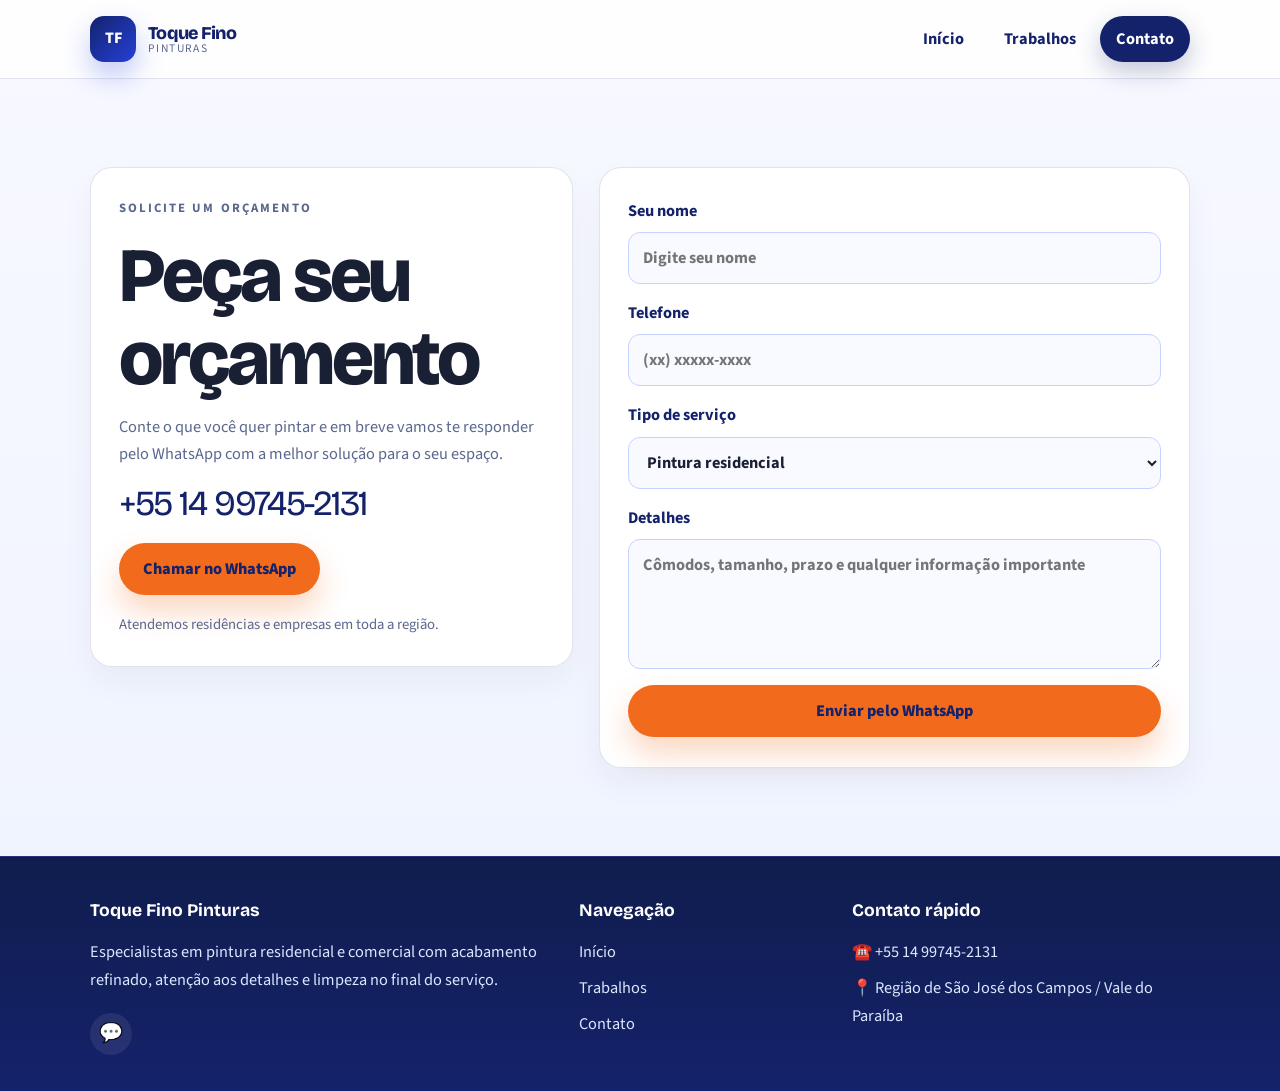
==== contato.html @ 26e95694 "1.1" ====
<!DOCTYPE html>
<html lang="pt-BR">
  <head>
    <meta charset="utf-8">
    <meta name="viewport" content="width=device-width, initial-scale=1">
    <link rel="preconnect" href="https://fonts.googleapis.com">
    <link href="https://fonts.googleapis.com/css2?family=Bricolage+Grotesque:wght@600;800&family=Source+Sans+3:wght@400;600;700&display=swap" rel="stylesheet">
    <link rel="stylesheet" href="style/vt.css">
    <title>Contato | Toque Fino Pinturas</title>
  </head>
  <body>
    <header>
      <div class="wrap header-wrap">
        <a href="index.html" class="brand" aria-label="Toque Fino Pinturas">
          <span class="brand-mark">TF</span>
          <span class="brand-text">
            <strong>Toque Fino</strong>
            <small>Pinturas</small>
          </span>
        </a>

        <nav aria-label="Principal">
          <a href="index.html">Início</a>
          <a href="index.html#trabalhos">Trabalhos</a>
          <a href="contato.html" aria-current="page">Contato</a>
        </nav>
      </div>
    </header>

    <main>
      <section class="contact-page">
        <div class="wrap two-col">
          <div class="contact-copy">
            <p class="eyebrow">Solicite um orçamento</p>
            <h1>Peça seu orçamento</h1>
            <p>Conte o que você quer pintar e em breve vamos te responder pelo WhatsApp com a melhor solução para o seu espaço.</p>
            <a class="phone" href="tel:+5514997452131">+55 14 99745-2131</a>

            <div class="cta-row contact-row">
              <a class="btn" href="https://wa.me/5514997452131" target="_blank" rel="noreferrer">Chamar no WhatsApp</a>
            </div>

            <p class="note">Atendemos residências e empresas em toda a região.</p>
          </div>

          <form id="f" class="contact-form">
            <label>
              Seu nome
              <input name="n" required autocomplete="name" placeholder="Digite seu nome">
            </label>

            <label>
              Telefone
              <input name="t" type="tel" required autocomplete="tel" placeholder="(xx) xxxxx-xxxx">
            </label>

            <label>
              Tipo de serviço
              <select name="s">
                <option>Pintura residencial</option>
                <option>Pintura comercial</option>
                <option>Outro</option>
              </select>
            </label>

            <label>
              Detalhes
              <textarea name="m" rows="4" placeholder="Cômodos, tamanho, prazo e qualquer informação importante"></textarea>
            </label>

            <button class="btn" type="submit">Enviar pelo WhatsApp</button>
          </form>
        </div>
      </section>
    </main>

    <script>
      document.getElementById('f').onsubmit = function (e) {
        e.preventDefault();
        var d = new FormData(this);
        open(
          'https://wa.me/5514997452131?text=' + encodeURIComponent(
            'Olá! Quero um orçamento.\nNome: ' + d.get('n') + '\nTelefone: ' + d.get('t') + '\nServiço: ' + d.get('s') + '\n' + d.get('m')
          )
        );
      };
    </script>

    <footer class="rodape">
      <div class="wrap rodape-conteudo">
        <div>
          <h4>Toque Fino Pinturas</h4>
          <p>Especialistas em pintura residencial e comercial com acabamento refinado, atenção aos detalhes e limpeza no final do serviço.</p>
          <div class="redes-sociais">
            <a href="https://wa.me/5514997452131" target="_blank" rel="noreferrer" aria-label="WhatsApp">💬</a>
          </div>
        </div>

        <div>
          <h4>Navegação</h4>
          <ul>
            <li><a href="index.html">Início</a></li>
            <li><a href="trabalhos.html">Trabalhos</a></li>
            <li><a href="contato.html">Contato</a></li>
          </ul>
        </div>

        <div>
          <h4>Contato rápido</h4>
          <p>☎️ +55 14 99745-2131</p>
          <p>📍 Região de São José dos Campos / Vale do Paraíba</p>
        </div>
      </div>
    </footer>
  </body>
</html>
---- style/vt.css ----
:root {
  --petrol: #14226b;
  --petrol-2: #1d2f8b;
  --blue: #2540d9;
  --sun: #f26b1d;
  --sun-soft: #fff0e3;
  --beige: #d9965b;
  --paper: #f5f7ff;
  --mist: #ebf1ff;
  --white: #fff;
  --ink: #1a2034;
  --muted: #5a678f;
  --line: rgba(20, 34, 107, 0.12);
  --radius: 22px;
  --shadow: 0 24px 52px rgba(21, 35, 97, 0.14);
}

* {
  box-sizing: border-box;
  margin: 0;
}

html {
  scroll-behavior: smooth;
  -webkit-text-size-adjust: 100%;
}

body {
  font-family: "Source Sans 3", Arial, sans-serif;
  color: var(--ink);
  background: linear-gradient(180deg, #f8f9ff 0%, #eef3ff 100%);
  line-height: 1.6;
  font-size: 1.02rem;
  overflow-x: hidden;
  overflow-wrap: break-word;
}

img, svg {
  max-width: 100%;
  height: auto;
  display: block;
}

h1, h2, h3, .brand-text strong, .phone {
  font-family: "Bricolage Grotesque", "Trebuchet MS", Arial, sans-serif;
  line-height: 1.08;
  letter-spacing: -0.04em;
}

h1 {
  font-size: clamp(2.7rem, 6vw, 4.8rem);
  font-weight: 800;
}

h2 {
  font-size: clamp(2rem, 4vw, 2.9rem);
  margin-bottom: 0.8rem;
}

h3 {
  font-size: 1.45rem;
  margin-bottom: 0.5rem;
}

a {
  color: var(--petrol);
  text-decoration: none;
}

:focus-visible {
  outline: 3px solid var(--sun);
  outline-offset: 3px;
}

.wrap {
  width: min(1100px, calc(100% - 32px));
  margin: 0 auto;
}

header {
  position: sticky;
  top: 0;
  z-index: 20;
  background: rgba(255, 255, 255, 0.8);
  backdrop-filter: blur(12px);
  border-bottom: 1px solid var(--line);
}

.header-wrap {
  display: flex;
  align-items: center;
  justify-content: space-between;
  gap: 20px;
  padding: 16px 0;
}

.brand {
  display: inline-flex;
  align-items: center;
  gap: 12px;
}

.brand-mark {
  width: 46px;
  height: 46px;
  border-radius: 14px;
  background: linear-gradient(135deg, var(--petrol) 0%, var(--blue) 100%);
  color: var(--white);
  display: grid;
  place-items: center;
  font-size: 1rem;
  font-weight: 800;
  box-shadow: 0 14px 28px rgba(37, 64, 217, 0.28);
}

.brand-text {
  display: flex;
  flex-direction: column;
  line-height: 1;
}

.brand-text strong {
  font-size: 1.12rem;
  font-weight: 800;
  color: var(--petrol);
}

.brand-text small {
  font-size: 0.72rem;
  color: var(--muted);
  letter-spacing: 0.12em;
  text-transform: uppercase;
}

nav {
  display: flex;
  align-items: center;
  gap: 8px;
  flex-wrap: wrap;
}

nav a {
  display: inline-flex;
  align-items: center;
  justify-content: center;
  min-height: 44px;
  padding: 10px 16px;
  border-radius: 999px;
  font-weight: 700;
  transition: 0.2s ease;
}

nav a:hover {
  background: var(--mist);
}

nav a[aria-current="page"] {
  background: var(--petrol);
  color: var(--white);
  box-shadow: 0 10px 24px rgba(20, 34, 107, 0.25);
}

.hero {
  background: linear-gradient(135deg, var(--petrol) 0%, var(--petrol-2) 55%, #182a62 100%);
  color: var(--white);
  padding: 72px 0 0;
  overflow: hidden;
}

.hero-layout {
  display: grid;
  grid-template-columns: 1.25fr 0.75fr;
  gap: 36px;
  align-items: center;
}

.eyebrow {
  margin-bottom: 16px;
  color: #dfe8ff;
  font-size: 0.8rem;
  font-weight: 700;
  text-transform: uppercase;
  letter-spacing: 0.16em;
}

.eyebrow-dark {
  color: var(--blue);
}

.hero-copy h1,
.hero-copy .lead {
  color: var(--white);
}

.hero-copy .lead {
  max-width: 560px;
  margin: 18px 0 26px;
  font-size: 1.2rem;
  color: #dfe8ff;
}

.cta-row {
  display: flex;
  flex-wrap: wrap;
  gap: 12px;
  align-items: center;
}

.btn {
  display: inline-flex;
  align-items: center;
  justify-content: center;
  min-height: 48px;
  padding: 13px 24px;
  border-radius: 999px;
  background: var(--sun);
  color: var(--petrol);
  border: 0;
  font: inherit;
  font-weight: 800;
  cursor: pointer;
  box-shadow: 0 16px 30px rgba(242, 107, 29, 0.28);
  transition: transform 0.2s ease, filter 0.2s ease;
}

.btn:hover {
  transform: translateY(-1px);
  filter: brightness(1.04);
}

.btn-alt {
  background: transparent;
  color: var(--white);
  border: 1.5px solid rgba(255, 255, 255, 0.35);
  box-shadow: none;
}

.highlights {
  list-style: none;
  display: flex;
  flex-wrap: wrap;
  gap: 12px;
  margin-top: 26px;
  padding: 0;
}

.highlights li {
  display: inline-flex;
  align-items: center;
  gap: 8px;
  background: rgba(255, 255, 255, 0.08);
  border: 1px solid rgba(255, 255, 255, 0.14);
  color: #edf2ff;
  border-radius: 999px;
  padding: 8px 14px;
  font-size: 0.96rem;
}

.highlights li::before {
  content: "✓";
  color: var(--sun);
  font-weight: 800;
}

.hero-card {
  background: rgba(255, 255, 255, 0.08);
  border: 1px solid rgba(255, 255, 255, 0.12);
  border-radius: 28px;
  box-shadow: var(--shadow);
  padding: 26px;
  display: grid;
  gap: 14px;
}

.mini-stat {
  background: rgba(255, 255, 255, 0.06);
  border-radius: 18px;
  padding: 18px 20px;
  display: grid;
  gap: 6px;
}

.mini-stat .value {
  font-size: clamp(1.5rem, 2vw, 2rem);
  font-weight: 800;
  color: var(--white);
  font-family: "Bricolage Grotesque", Arial, sans-serif;
}

.mini-stat .label {
  color: #dfe8ff;
}

.mini-stat-primary {
  background: linear-gradient(135deg, rgba(242, 107, 29, 0.2), rgba(255, 255, 255, 0.06));
  border: 1px solid rgba(242, 107, 29, 0.5);
}

.swatches {
  display: flex;
  margin-top: 46px;
  height: 72px;
}

.swatches span {
  flex: 1;
  transition: flex 0.2s ease;
}

.swatches span:hover {
  flex: 1.6;
}

section {
  padding: clamp(56px, 7vw, 88px) 0;
}

.section-head {
  max-width: 700px;
  margin-bottom: 28px;
}

.grid {
  display: grid;
  grid-template-columns: repeat(auto-fit, minmax(220px, 1fr));
  gap: 22px;
}

.card {
  background: rgba(255, 255, 255, 0.9);
  border: 1px solid var(--line);
  border-radius: var(--radius);
  padding: 26px 22px;
  box-shadow: 0 10px 24px rgba(27, 36, 81, 0.04);
  border-left: 6px solid var(--sun);
}

.card p {
  color: var(--muted);
}

.tint {
  background: linear-gradient(180deg, #edf3ff 0%, #edf3ff 100%);
}

.steps {
  list-style: none;
  display: grid;
  grid-template-columns: repeat(auto-fit, minmax(220px, 1fr));
  gap: 18px;
  padding: 0;
  counter-reset: step;
}

.steps li {
  position: relative;
  background: var(--white);
  border: 1px solid var(--line);
  border-radius: 18px;
  padding: 24px 20px 20px 58px;
  box-shadow: 0 12px 26px rgba(27, 36, 81, 0.04);
}

.steps li::before {
  counter-increment: step;
  content: counter(step);
  position: absolute;
  left: 18px;
  top: 18px;
  width: 32px;
  height: 32px;
  border-radius: 50%;
  background: var(--petrol);
  color: var(--sun);
  display: grid;
  place-items: center;
  font-weight: 800;
}

.steps li strong {
  display: block;
  margin-bottom: 4px;
  color: var(--petrol);
}

.gallery {
  display: grid;
  grid-template-columns: repeat(auto-fit, minmax(240px, 1fr));
  gap: 22px;
  margin-top: 28px;
}

.project-card {
  background: var(--white);
  border-radius: 22px;
  overflow: hidden;
  border: 1px solid var(--line);
  box-shadow: 0 16px 28px rgba(20, 34, 107, 0.06);
  transition: transform 0.2s ease, box-shadow 0.2s ease;
}

.project-card:hover {
  transform: translateY(-4px);
  box-shadow: 0 22px 38px rgba(20, 34, 107, 0.12);
}

.project-image {
  position: relative;
  overflow: hidden;
}

.project-image::after {
  content: "";
  position: absolute;
  inset: 0;
  background: linear-gradient(180deg, rgba(20, 34, 107, 0.08), rgba(20, 34, 107, 0.18));
}

.project-card img {
  width: 100%;
  aspect-ratio: 3 / 4;
  object-fit: cover;
  display: block;
  transition: transform 0.35s ease;
}

.project-card:hover img {
  transform: scale(1.04);
}

.gallery figcaption {
  display: grid;
  gap: 8px;
  padding: 16px 18px 18px;
}

.project-tag {
  display: inline-flex;
  align-items: center;
  width: fit-content;
  padding: 6px 10px;
  border-radius: 999px;
  background: var(--sun-soft);
  color: var(--petrol);
  font-size: 0.74rem;
  font-weight: 800;
  letter-spacing: 0.08em;
  text-transform: uppercase;
}

.gallery strong {
  color: var(--petrol);
  font-size: 1.14rem;
  line-height: 1.2;
}

.testimonials-wrap {
  display: grid;
  grid-template-columns: 0.9fr 1.1fr;
  gap: 22px;
  align-items: stretch;
}

.testimonial,
.cta-panel,
.contact-form,
.contact-copy {
  background: var(--white);
  border: 1px solid var(--line);
  border-radius: var(--radius);
  box-shadow: 0 14px 32px rgba(26, 35, 76, 0.05);
}

.testimonial {
  padding: 28px;
  display: flex;
  flex-direction: column;
  justify-content: center;
}

.stars {
  font-size: 1.35rem;
  letter-spacing: 0.18em;
  color: var(--sun);
  margin-bottom: 12px;
}

.testimonial p {
  font-size: 1.08rem;
  margin-bottom: 14px;
}

cite {
  font-style: normal;
  color: var(--petrol);
  font-weight: 700;
}

.cta-panel {
  padding: 30px 26px;
  display: flex;
  flex-direction: column;
  justify-content: center;
}

.cta-panel-full {
  max-width: 900px;
  margin: 0 auto;
  text-align: center;
  align-items: center;
}

.cta-panel p:last-of-type {
  margin-bottom: 20px;
  color: var(--muted);
}

.contact-page {
  padding-top: clamp(54px, 7vw, 88px);
}

.two-col {
  display: grid;
  grid-template-columns: 0.9fr 1.1fr;
  gap: 26px;
  align-items: start;
}

.contact-copy,
.contact-form {
  padding: 30px 28px;
}

.contact-copy h1 {
  margin-bottom: 14px;
}

.contact-copy p {
  color: var(--muted);
}

.phone {
  display: inline-block;
  margin-top: 18px;
  font-size: clamp(1.6rem, 4vw, 2.2rem);
  letter-spacing: -0.04em;
  color: var(--petrol);
}

.contact-row {
  margin-top: 20px;
}

.note {
  margin-top: 18px;
  font-size: 0.92rem;
}

.contact-form {
  display: grid;
  gap: 16px;
}

label {
  display: grid;
  gap: 8px;
  font-weight: 700;
  color: var(--petrol);
}

input, select, textarea {
  width: 100%;
  border: 1px solid #c7d3ff;
  border-radius: 12px;
  background: #f9faff;
  font: inherit;
  color: var(--ink);
  padding: 12px 14px;
  transition: border-color 0.2s ease, box-shadow 0.2s ease;
}

input:focus, select:focus, textarea:focus {
  outline: none;
  border-color: var(--blue);
  box-shadow: 0 0 0 4px rgba(37, 64, 217, 0.09);
}

textarea {
  min-height: 120px;
  resize: vertical;
}

.rodape {
  background: linear-gradient(180deg, #101d4d 0%, #14226b 100%);
  color: #eaf0ff;
  padding: 40px 0 36px;
  border-top: 1px solid rgba(255, 255, 255, 0.08);
}

.rodape-conteudo {
  display: grid;
  grid-template-columns: 1.5fr 0.8fr 1.1fr;
  gap: 28px;
}

.rodape h4 {
  margin-bottom: 14px;
  font-size: 1.1rem;
  color: #fff;
  font-family: "Bricolage Grotesque", Arial, sans-serif;
}

.rodape p,
.rodape li,
.rodape a {
  color: #dce6ff;
  line-height: 1.7;
}

.rodape p {
  margin-bottom: 8px;
}

.redes-sociais {
  display: flex;
  gap: 12px;
  margin-top: 18px;
}

.redes-sociais a {
  display: inline-flex;
  align-items: center;
  justify-content: center;
  width: 42px;
  height: 42px;
  border-radius: 50%;
  background: rgba(255, 255, 255, 0.08);
  color: #fff;
  font-size: 1.2rem;
  transition: transform 0.2s ease, background 0.2s ease;
}

.redes-sociais a:hover {
  transform: translateY(-2px);
  background: rgba(242, 107, 29, 0.18);
}

.rodape ul {
  list-style: none;
  padding: 0;
  margin: 0;
}

.rodape li {
  margin-bottom: 8px;
}

.rodape a {
  text-decoration: none;
}

.rodape a:hover {
  color: #fff;
}

.footer-wrap {
  display: flex;
  justify-content: space-between;
  gap: 16px;
  align-items: center;
  flex-wrap: wrap;
}

footer a {
  color: var(--sun);
}

@media (max-width: 820px) {
  .rodape-conteudo {
    grid-template-columns: 1fr;
  }
}

@media (max-width: 820px) {
  .hero-layout,
  .two-col,
  .testimonials-wrap {
    grid-template-columns: 1fr;
  }

  .hero {
    padding-top: 52px;
  }

  .hero-card {
    max-width: 420px;
  }
}

@media (max-width: 600px) {
  .header-wrap {
    justify-content: center;
    flex-direction: column;
    padding: 14px 0;
  }

  nav {
    width: 100%;
    justify-content: center;
  }

  nav a {
    flex: 1;
    min-width: 120px;
  }

  .cta-row {
    flex-direction: column;
    align-items: stretch;
  }

  .cta-row .btn {
    width: 100%;
  }

  .hero-copy .lead {
    font-size: 1.05rem;
  }

  .contact-copy,
  .contact-form {
    padding: 24px 18px;
  }

  .footer-wrap {
    justify-content: center;
    text-align: center;
  }
}

@media (prefers-reduced-motion: reduce) {
  html {
    scroll-behavior: auto;
  }

  *, *::before, *::after {
    transition: none !important;
  }
}
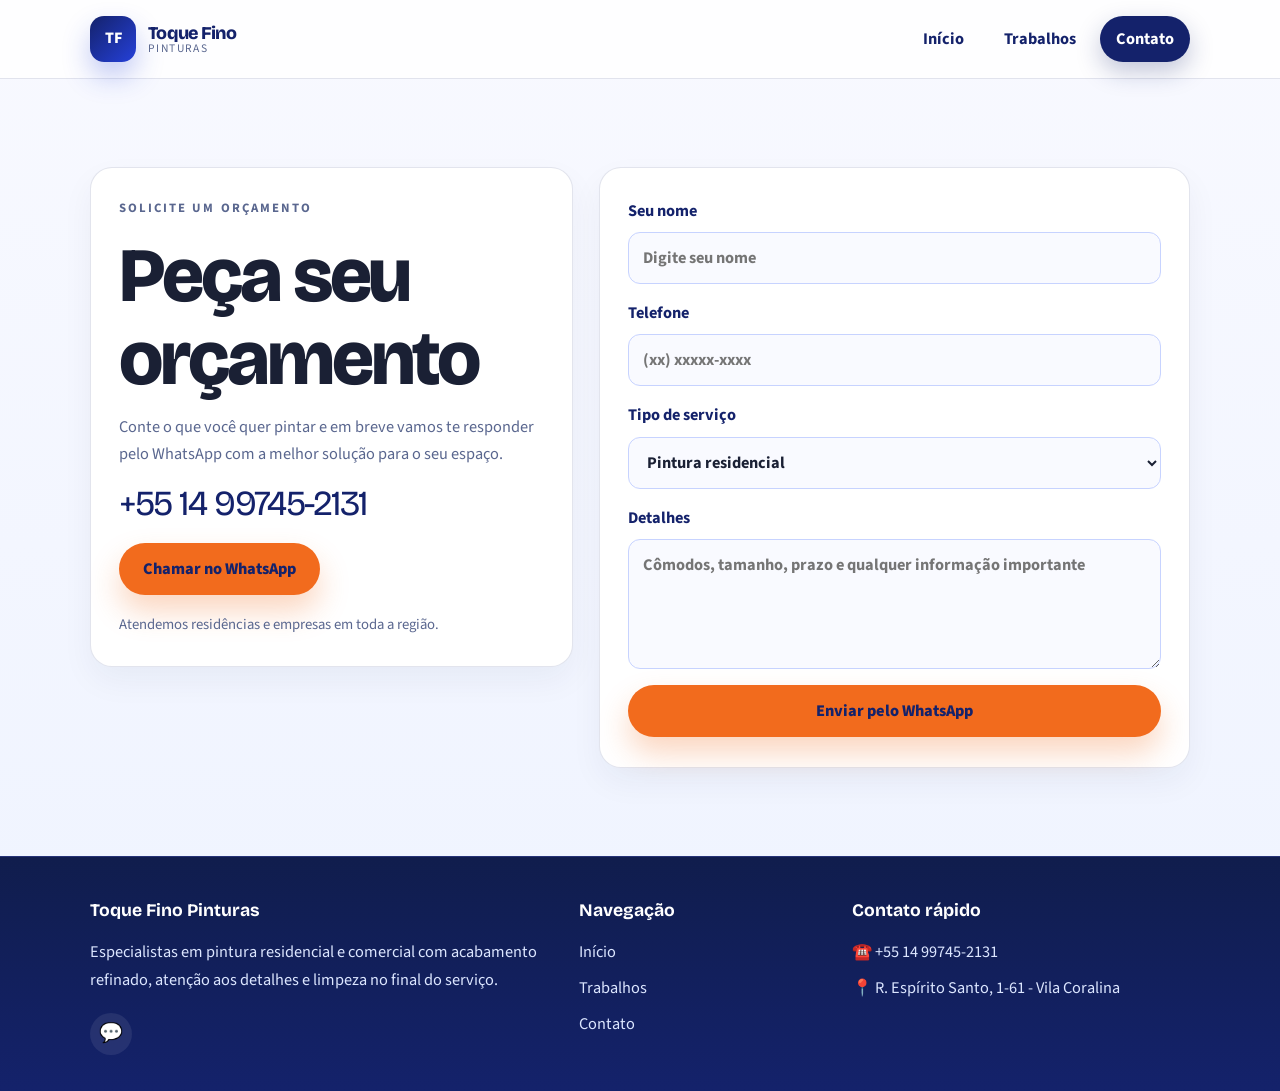
==== commit 31294455: "sdgvs" ====
--- a/contato.html
+++ b/contato.html
@@ -11,7 +11,7 @@
   <body>
     <header>
       <div class="wrap header-wrap">
-        <a href="index.html" class="brand" aria-label="Toque Fino Pinturas">
+        <a href="./index.html" class="brand" aria-label="Toque Fino Pinturas">
           <span class="brand-mark">TF</span>
           <span class="brand-text">
             <strong>Toque Fino</strong>
@@ -20,9 +20,9 @@
         </a>
 
         <nav aria-label="Principal">
-          <a href="index.html">Início</a>
-          <a href="index.html#trabalhos">Trabalhos</a>
-          <a href="contato.html" aria-current="page">Contato</a>
+          <a href="./index.html">Início</a>
+          <a href="./trabalhos.html">Trabalhos</a>
+          <a href="./contato.html" aria-current="page">Contato</a>
         </nav>
       </div>
     </header>
@@ -99,16 +99,16 @@
         <div>
           <h4>Navegação</h4>
           <ul>
-            <li><a href="index.html">Início</a></li>
-            <li><a href="trabalhos.html">Trabalhos</a></li>
-            <li><a href="contato.html">Contato</a></li>
+            <li><a href="./index.html">Início</a></li>
+            <li><a href="./trabalhos.html">Trabalhos</a></li>
+            <li><a href="./contato.html">Contato</a></li>
           </ul>
         </div>
 
         <div>
           <h4>Contato rápido</h4>
           <p>☎️ +55 14 99745-2131</p>
-          <p>📍 Região de São José dos Campos / Vale do Paraíba</p>
+          <p>📍 R. Espírito Santo, 1-61 - Vila Coralina</p>
         </div>
       </div>
     </footer>
--- a/style/vt.css
+++ b/style/vt.css
@@ -161,13 +161,28 @@
 }
 
 .hero {
+  position: relative;
   background: linear-gradient(135deg, var(--petrol) 0%, var(--petrol-2) 55%, #182a62 100%);
   color: var(--white);
   padding: 72px 0 0;
   overflow: hidden;
 }
 
+.hero::before {
+  content: "";
+  position: absolute;
+  inset: 0;
+  background-image: url("../img/logo (2).svg");
+  background-repeat: no-repeat;
+  background-position: center center;
+  background-size: 52% auto;
+  opacity: 0.08;
+  pointer-events: none;
+}
+
 .hero-layout {
+  position: relative;
+  z-index: 1;
   display: grid;
   grid-template-columns: 1.25fr 0.75fr;
   gap: 36px;
